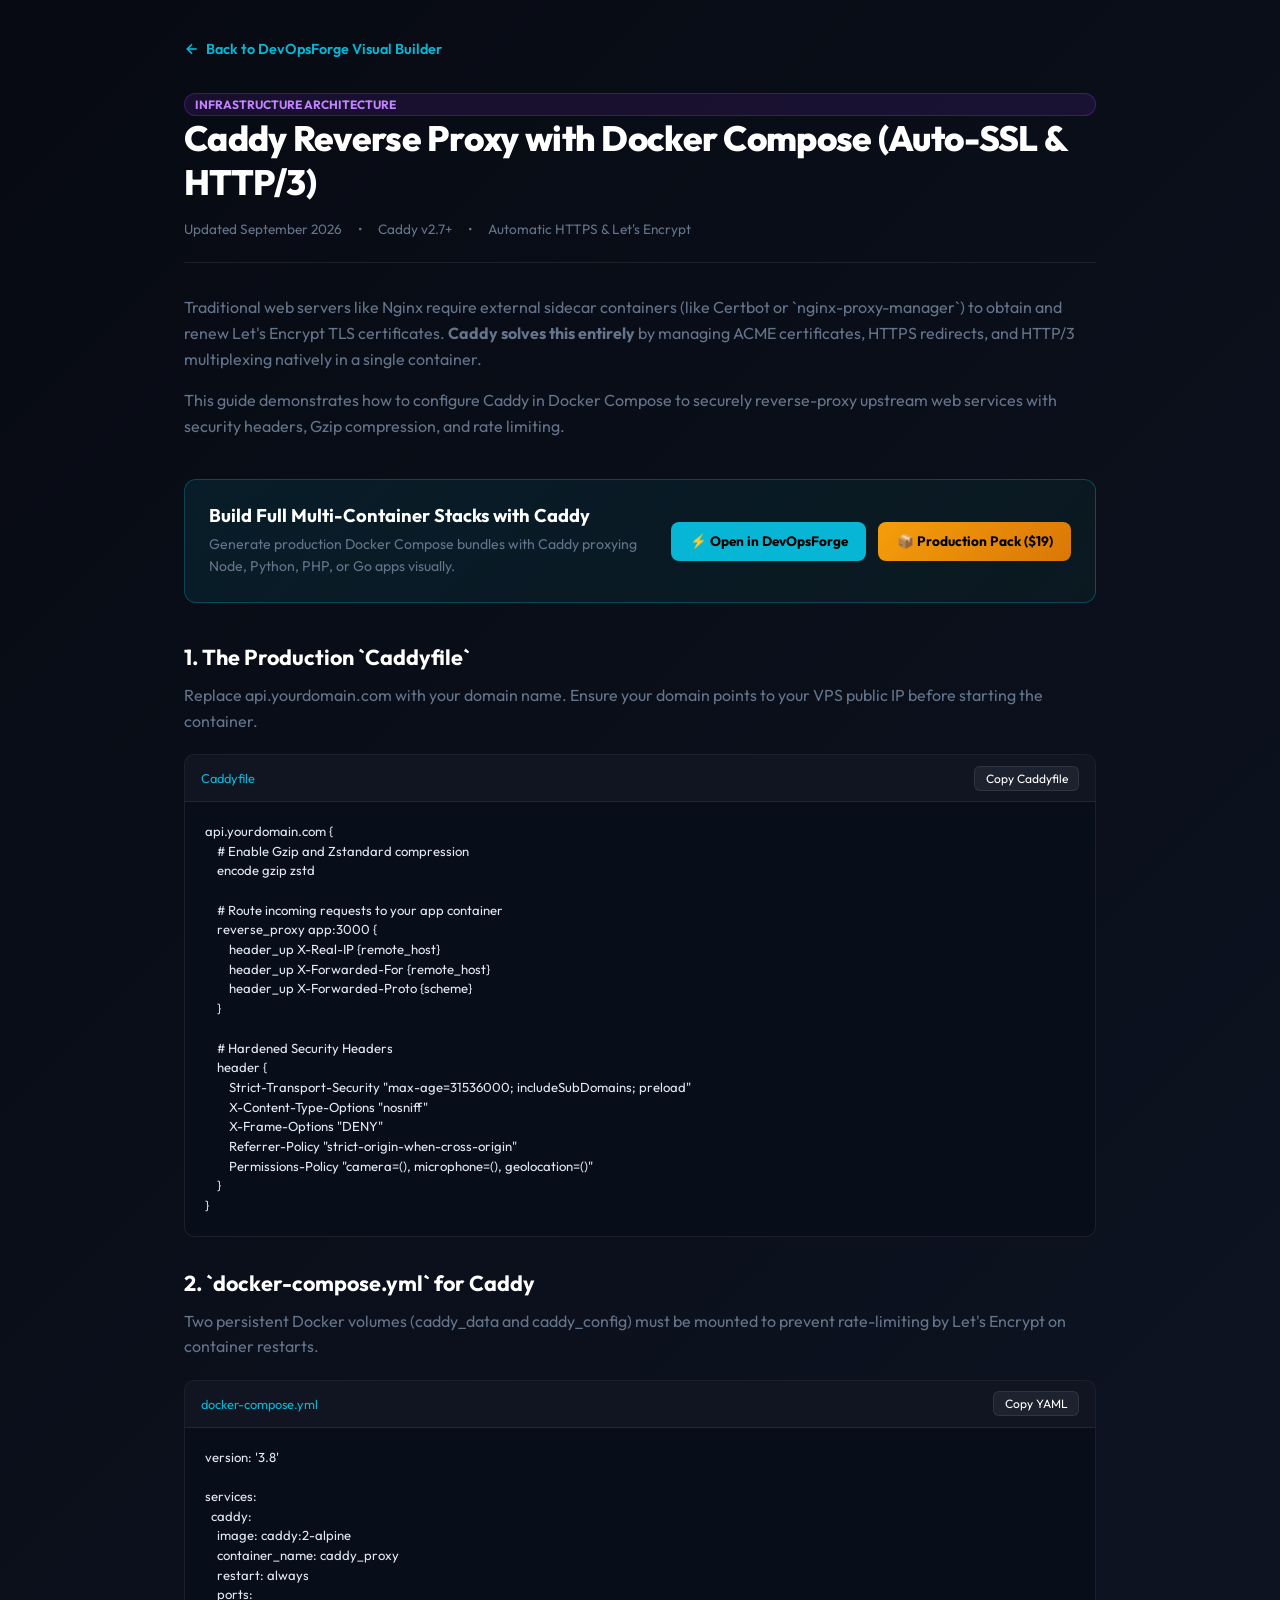
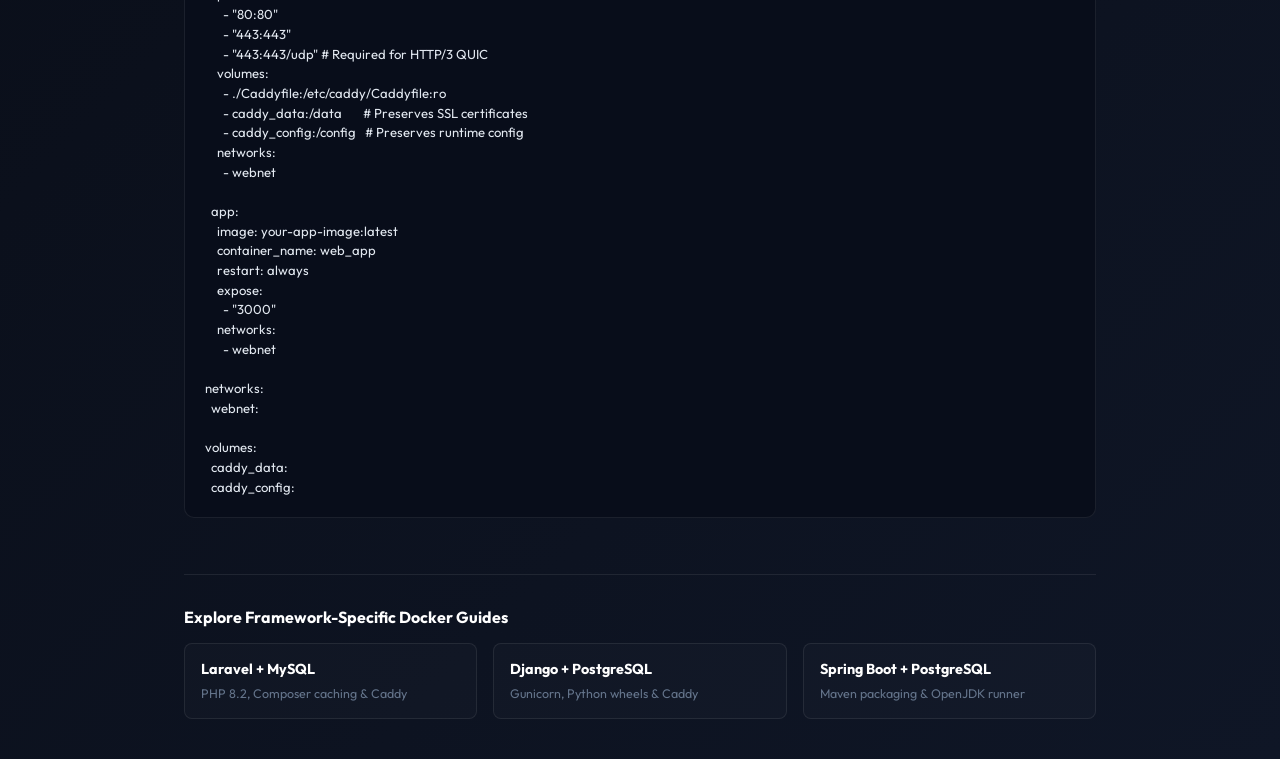
==== caddy-docker-compose.html @ 09a5b6f8 "feat: add programmatic SEO landing pages, query param stack pre-fill, sitemap.xml and robots.txt" ====
<!DOCTYPE html>
<html lang="en">

<head>
  <meta charset="UTF-8">
  <meta name="viewport" content="width=device-width, initial-scale=1.0">
  <title>Caddy Reverse Proxy with Docker Compose (Auto-SSL & HTTP/3) | DevOpsForge</title>
  <meta name="description"
    content="Complete production guide to using Caddy v2 as a reverse proxy in Docker Compose with automatic Let's Encrypt SSL, rate limiting, and HTTP/3 support.">
  <link rel="canonical" href="https://devops-config-generator.vercel.app/caddy-docker-compose.html" />

  <!-- Open Graph -->
  <meta property="og:title" content="Caddy Reverse Proxy with Docker Compose (Auto-SSL & HTTP/3)" />
  <meta property="og:description"
    content="Battle-tested Caddyfile and Docker Compose reverse proxy setup with zero-config automatic SSL and HSTS headers." />
  <meta property="og:type" content="article" />
  <meta property="og:url" content="https://devops-config-generator.vercel.app/caddy-docker-compose.html" />

  <!-- Fonts & CSS -->
  <link rel="preconnect" href="https://fonts.googleapis.com">
  <link rel="preconnect" href="https://fonts.gstatic.com" crossorigin>
  <link
    href="https://fonts.googleapis.com/css2?family=Outfit:wght@300;400;500;600;700;800&family=Fira+Code:wght@400;500;600&display=swap"
    rel="stylesheet">
  <link rel="stylesheet" href="style.css">
  <style>
    .guide-container {
      max-width: 960px;
      margin: 0 auto;
      padding: 2.5rem 1.5rem;
    }
    .guide-nav {
      margin-bottom: 2rem;
    }
    .back-link {
      display: inline-flex;
      align-items: center;
      gap: 0.4rem;
      color: var(--accent-cyan);
      text-decoration: none;
      font-size: 0.9rem;
      font-weight: 600;
      transition: color 0.2s ease;
    }
    .back-link:hover {
      color: #fff;
    }
    .guide-header h1 {
      font-size: 2.2rem;
      font-weight: 800;
      letter-spacing: -0.02em;
      color: #fff;
      margin-bottom: 1rem;
      line-height: 1.25;
    }
    .guide-meta {
      display: flex;
      gap: 1rem;
      align-items: center;
      color: var(--text-muted);
      font-size: 0.85rem;
      margin-bottom: 2rem;
      padding-bottom: 1.5rem;
      border-bottom: 1px solid var(--border-color);
    }
    .guide-badge {
      background: rgba(147, 51, 234, 0.12);
      color: #c084fc;
      border: 1px solid rgba(147, 51, 234, 0.3);
      padding: 0.2rem 0.6rem;
      border-radius: 9999px;
      font-size: 0.75rem;
      font-weight: 700;
      text-transform: uppercase;
    }
    .guide-content h2 {
      font-size: 1.35rem;
      color: #fff;
      margin: 2rem 0 0.75rem 0;
    }
    .guide-content p {
      color: var(--text-muted);
      line-height: 1.6;
      margin-bottom: 1rem;
    }
    .code-snippet-box {
      position: relative;
      background: #080d1a;
      border: 1px solid var(--border-color);
      border-radius: 10px;
      margin: 1.25rem 0 2rem 0;
      overflow: hidden;
    }
    .snippet-header {
      display: flex;
      justify-content: space-between;
      align-items: center;
      padding: 0.65rem 1rem;
      background: rgba(255, 255, 255, 0.03);
      border-bottom: 1px solid var(--border-color);
      font-family: var(--font-mono);
      font-size: 0.8rem;
      color: var(--accent-cyan);
    }
    .copy-btn {
      background: rgba(255, 255, 255, 0.06);
      border: 1px solid var(--border-color);
      color: #fff;
      padding: 0.25rem 0.65rem;
      border-radius: 6px;
      font-size: 0.75rem;
      cursor: pointer;
      transition: all 0.2s ease;
    }
    .copy-btn:hover {
      background: var(--accent-cyan);
      color: #000;
      border-color: var(--accent-cyan);
    }
    .snippet-pre {
      margin: 0;
      padding: 1.25rem;
      overflow-x: auto;
      font-family: var(--font-mono);
      font-size: 0.82rem;
      line-height: 1.5;
      color: #e2e8f0;
    }
    .cta-banner {
      display: flex;
      align-items: center;
      justify-content: space-between;
      gap: 1.5rem;
      background: linear-gradient(135deg, rgba(6, 182, 212, 0.1) 0%, rgba(16, 185, 129, 0.05) 100%);
      border: 1px solid rgba(6, 182, 212, 0.3);
      border-radius: 12px;
      padding: 1.5rem;
      margin: 2.5rem 0;
    }
    .cta-banner h3 {
      color: #fff;
      font-size: 1.15rem;
      margin-bottom: 0.35rem;
    }
    .cta-banner p {
      color: var(--text-muted);
      font-size: 0.88rem;
      margin: 0;
    }
    .cta-btn-group {
      display: flex;
      gap: 0.75rem;
      flex-shrink: 0;
    }
    .cta-btn {
      display: inline-flex;
      align-items: center;
      gap: 0.4rem;
      padding: 0.65rem 1.15rem;
      border-radius: 8px;
      font-weight: 700;
      font-size: 0.85rem;
      text-decoration: none;
      transition: all 0.2s ease;
      white-space: nowrap;
    }
    .cta-primary {
      background: var(--accent-cyan);
      color: #000;
    }
    .cta-primary:hover {
      box-shadow: 0 0 15px var(--accent-cyan-glow);
    }
    .cta-gold {
      background: linear-gradient(135deg, #f59e0b 0%, #d97706 100%);
      color: #000;
    }
    .cta-gold:hover {
      box-shadow: 0 0 15px rgba(245, 158, 11, 0.5);
    }
    .guides-nav-footer {
      margin-top: 3.5rem;
      padding-top: 2rem;
      border-top: 1px solid var(--border-color);
    }
    .guides-nav-footer h4 {
      color: #fff;
      font-size: 1rem;
      margin-bottom: 1rem;
    }
    .guides-grid {
      display: grid;
      grid-template-columns: repeat(3, 1fr);
      gap: 1rem;
    }
    .guide-card-link {
      display: block;
      padding: 1rem;
      background: rgba(255, 255, 255, 0.02);
      border: 1px solid var(--border-color);
      border-radius: 8px;
      color: var(--text-primary);
      text-decoration: none;
      transition: all 0.2s ease;
    }
    .guide-card-link:hover {
      border-color: var(--accent-cyan);
      background: rgba(6, 182, 212, 0.04);
    }
    .guide-card-link strong {
      display: block;
      color: #fff;
      font-size: 0.9rem;
      margin-bottom: 0.25rem;
    }
    .guide-card-link span {
      font-size: 0.78rem;
      color: var(--text-muted);
    }
    @media (max-width: 768px) {
      .cta-banner {
        flex-direction: column;
        align-items: stretch;
      }
      .cta-btn-group {
        flex-direction: column;
      }
      .cta-btn {
        justify-content: center;
      }
      .guides-grid {
        grid-template-columns: 1fr;
      }
    }
  </style>
</head>

<body>
  <div class="guide-container">
    <div class="guide-nav">
      <a href="/" class="back-link">
        <svg width="16" height="16" viewBox="0 0 24 24" fill="none" stroke="currentColor" stroke-width="2.5"><line x1="19" y1="12" x2="5" y2="12"/><polyline points="12 19 5 12 12 5"/></svg>
        Back to DevOpsForge Visual Builder
      </a>
    </div>

    <div class="guide-header">
      <div class="guide-badge">Infrastructure Architecture</div>
      <h1>Caddy Reverse Proxy with Docker Compose (Auto-SSL & HTTP/3)</h1>
      <div class="guide-meta">
        <span>Updated September 2026</span>
        <span>•</span>
        <span>Caddy v2.7+</span>
        <span>•</span>
        <span>Automatic HTTPS & Let's Encrypt</span>
      </div>
    </div>

    <div class="guide-content">
      <p>Traditional web servers like Nginx require external sidecar containers (like Certbot or `nginx-proxy-manager`) to obtain and renew Let's Encrypt TLS certificates. <strong>Caddy solves this entirely</strong> by managing ACME certificates, HTTPS redirects, and HTTP/3 multiplexing natively in a single container.</p>
      
      <p>This guide demonstrates how to configure Caddy in Docker Compose to securely reverse-proxy upstream web services with security headers, Gzip compression, and rate limiting.</p>

      <!-- CTA Callout -->
      <div class="cta-banner">
        <div>
          <h3>Build Full Multi-Container Stacks with Caddy</h3>
          <p>Generate production Docker Compose bundles with Caddy proxying Node, Python, PHP, or Go apps visually.</p>
        </div>
        <div class="cta-btn-group">
          <a href="/?proxy=caddy&env=production" class="cta-btn cta-primary">
            ⚡ Open in DevOpsForge
          </a>
          <a href="https://goharista17.gumroad.com/l/docker-starter-pack" target="_blank" rel="noopener noreferrer" class="cta-btn cta-gold">
            📦 Production Pack ($19)
          </a>
        </div>
      </div>

      <h2>1. The Production `Caddyfile`</h2>
      <p>Replace <code>api.yourdomain.com</code> with your domain name. Ensure your domain points to your VPS public IP before starting the container.</p>

      <div class="code-snippet-box">
        <div class="snippet-header">
          <span>Caddyfile</span>
          <button class="copy-btn" onclick="copySnippet(this)">Copy Caddyfile</button>
        </div>
        <pre class="snippet-pre"><code>api.yourdomain.com {
    # Enable Gzip and Zstandard compression
    encode gzip zstd

    # Route incoming requests to your app container
    reverse_proxy app:3000 {
        header_up X-Real-IP {remote_host}
        header_up X-Forwarded-For {remote_host}
        header_up X-Forwarded-Proto {scheme}
    }

    # Hardened Security Headers
    header {
        Strict-Transport-Security "max-age=31536000; includeSubDomains; preload"
        X-Content-Type-Options "nosniff"
        X-Frame-Options "DENY"
        Referrer-Policy "strict-origin-when-cross-origin"
        Permissions-Policy "camera=(), microphone=(), geolocation=()"
    }
}</code></pre>
      </div>

      <h2>2. `docker-compose.yml` for Caddy</h2>
      <p>Two persistent Docker volumes (<code>caddy_data</code> and <code>caddy_config</code>) must be mounted to prevent rate-limiting by Let's Encrypt on container restarts.</p>

      <div class="code-snippet-box">
        <div class="snippet-header">
          <span>docker-compose.yml</span>
          <button class="copy-btn" onclick="copySnippet(this)">Copy YAML</button>
        </div>
        <pre class="snippet-pre"><code>version: '3.8'

services:
  caddy:
    image: caddy:2-alpine
    container_name: caddy_proxy
    restart: always
    ports:
      - "80:80"
      - "443:443"
      - "443:443/udp" # Required for HTTP/3 QUIC
    volumes:
      - ./Caddyfile:/etc/caddy/Caddyfile:ro
      - caddy_data:/data       # Preserves SSL certificates
      - caddy_config:/config   # Preserves runtime config
    networks:
      - webnet

  app:
    image: your-app-image:latest
    container_name: web_app
    restart: always
    expose:
      - "3000"
    networks:
      - webnet

networks:
  webnet:

volumes:
  caddy_data:
  caddy_config:</code></pre>
      </div>

      <!-- Footer Internal Links -->
      <div class="guides-nav-footer">
        <h4>Explore Framework-Specific Docker Guides</h4>
        <div class="guides-grid">
          <a href="/laravel-docker-compose.html" class="guide-card-link">
            <strong>Laravel + MySQL</strong>
            <span>PHP 8.2, Composer caching & Caddy</span>
          </a>
          <a href="/django-docker-compose.html" class="guide-card-link">
            <strong>Django + PostgreSQL</strong>
            <span>Gunicorn, Python wheels & Caddy</span>
          </a>
          <a href="/springboot-docker-compose.html" class="guide-card-link">
            <strong>Spring Boot + PostgreSQL</strong>
            <span>Maven packaging & OpenJDK runner</span>
          </a>
        </div>
      </div>
    </div>
  </div>

  <script>
    function copySnippet(btn) {
      const code = btn.closest('.code-snippet-box').querySelector('code').innerText;
      navigator.clipboard.writeText(code).then(() => {
        const orig = btn.innerText;
        btn.innerText = 'Copied!';
        setTimeout(() => btn.innerText = orig, 1500);
      });
    }
  </script>
</body>

</html>
---- style.css ----
/* DevOpsForge Configuration CSS Stylesheet */

:root {
  --bg-color: #0b0f19;
  --bg-gradient: linear-gradient(135deg, #070a12 0%, #0f1626 100%);
  --surface-glass: rgba(15, 22, 38, 0.7);
  --surface-editor: #090e18;
  --border-color: rgba(255, 255, 255, 0.08);
  --border-hover: rgba(255, 255, 255, 0.16);
  
  --accent-cyan: #06b6d4;
  --accent-green: #10b981;
  --accent-green-glow: rgba(16, 185, 129, 0.25);
  --accent-cyan-glow: rgba(6, 182, 212, 0.25);
  
  --text-primary: #f1f5f9;
  --text-muted: #64748b;
  --text-code: #34d399;
  --text-keyword: #f472b6;
  --text-comment: #475569;
  
  --transition-normal: 0.25s cubic-bezier(0.4, 0, 0.2, 1);
  --transition-fast: 0.15s ease;
  
  --font-sans: 'Outfit', sans-serif;
  --font-mono: 'Fira Code', monospace;
  --glass-blur: blur(12px);
}

/* Global Reset */
* {
  margin: 0;
  padding: 0;
  box-sizing: border-box;
  font-family: var(--font-sans);
  -webkit-font-smoothing: antialiased;
}

body {
  background-color: var(--bg-color);
  background-image: var(--bg-gradient);
  color: var(--text-primary);
  min-height: 100vh;
  position: relative;
  overflow-x: hidden;
}

/* Glow bubbles */
.glow-blob-1 {
  position: absolute;
  top: -15%;
  left: 20%;
  width: 50vw;
  height: 50vw;
  background: radial-gradient(circle, rgba(6, 182, 212, 0.07) 0%, rgba(0, 0, 0, 0) 70%);
  z-index: -1;
  pointer-events: none;
}

.glow-blob-2 {
  position: absolute;
  bottom: -15%;
  right: 15%;
  width: 45vw;
  height: 45vw;
  background: radial-gradient(circle, rgba(16, 185, 129, 0.06) 0%, rgba(0, 0, 0, 0) 70%);
  z-index: -1;
  pointer-events: none;
}

/* Scrollbar styling */
::-webkit-scrollbar {
  width: 8px;
  height: 8px;
}
::-webkit-scrollbar-track {
  background: rgba(7, 10, 18, 0.5);
}
::-webkit-scrollbar-thumb {
  background: rgba(255, 255, 255, 0.08);
  border-radius: 4px;
}
::-webkit-scrollbar-thumb:hover {
  background: var(--accent-cyan);
}

/* Outer layout container */
.app-wrapper {
  max-width: 1400px;
  margin: 0 auto;
  padding: 2rem 1.5rem;
  min-height: 100vh;
  display: flex;
  flex-direction: column;
  gap: 2rem;
}

/* Header style */
.app-header {
  display: flex;
  align-items: center;
  justify-content: space-between;
  border-bottom: 1px solid var(--border-color);
  padding-bottom: 1.25rem;
}

.header-logo {
  display: flex;
  align-items: center;
  gap: 0.65rem;
  font-weight: 800;
  font-size: 1.45rem;
  letter-spacing: -0.01em;
  background: linear-gradient(135deg, var(--accent-cyan) 0%, var(--accent-green) 100%);
  -webkit-background-clip: text;
  -webkit-text-fill-color: transparent;
}

.logo-icon {
  stroke: var(--accent-cyan);
  filter: drop-shadow(0 0 4px var(--accent-cyan-glow));
}

.header-tagline {
  font-size: 0.9rem;
  color: var(--text-muted);
  font-weight: 500;
}

.header-left {
  display: flex;
  align-items: center;
  gap: 1.25rem;
}

.github-star-btn {
  display: inline-flex;
  align-items: center;
  gap: 0.4rem;
  padding: 0.35rem 0.65rem;
  font-size: 0.8rem;
  font-weight: 600;
  color: var(--text-color);
  background: rgba(255, 255, 255, 0.05);
  border: 1px solid var(--border-color);
  border-radius: 6px;
  text-decoration: none;
  transition: all 0.2s ease;
}

.github-star-btn:hover {
  background: rgba(255, 255, 255, 0.1);
  border-color: var(--accent-cyan);
  color: var(--accent-cyan);
}

.github-star-btn svg {
  fill: #eab308;
}

@media (max-width: 640px) {
  .app-header {
    flex-direction: column;
    align-items: flex-start;
    gap: 0.8rem;
  }
  .header-left {
    width: 100%;
    justify-content: space-between;
  }
}

/* Card components */
.glass-card {
  background: var(--surface-glass);
  backdrop-filter: var(--glass-blur);
  border: 1px solid var(--border-color);
  border-radius: 16px;
  box-shadow: 0 12px 30px rgba(0, 0, 0, 0.3);
  transition: border-color var(--transition-fast), box-shadow var(--transition-fast);
}

.glass-card:hover {
  border-color: var(--border-hover);
}

/* Two-column layout grid */
.workspace-grid {
  display: grid;
  grid-template-columns: 460px 1fr;
  gap: 2rem;
  align-items: start;
  flex-grow: 1;
}

@media (max-width: 1080px) {
  .workspace-grid {
    grid-template-columns: 1fr;
  }
}

/* Left panel style */
.config-panel {
  padding: 1.75rem;
}

.config-panel h2 {
  font-size: 1.4rem;
  font-weight: 700;
  letter-spacing: -0.02em;
  margin-bottom: 0.25rem;
}

.panel-desc {
  font-size: 0.85rem;
  color: var(--text-muted);
  margin-bottom: 1.75rem;
}

/* Inner form option categories */
.option-section {
  border-top: 1px solid var(--border-color);
  padding: 1.5rem 0;
}

.option-section:first-of-type {
  border-top: none;
  padding-top: 0;
}

.section-title {
  display: flex;
  align-items: center;
  gap: 0.5rem;
  font-size: 0.95rem;
  font-weight: 600;
  color: var(--text-primary);
  margin-bottom: 1rem;
}

.section-title svg {
  color: var(--accent-cyan);
}

/* Radio Option Cards Grid */
.radio-card-grid {
  display: grid;
  grid-template-columns: repeat(2, 1fr);
  gap: 0.75rem;
}

@media (max-width: 480px) {
  .radio-card-grid {
    grid-template-columns: 1fr;
  }
}

.radio-card {
  position: relative;
  cursor: pointer;
  display: block;
}

.radio-card input[type="radio"] {
  position: absolute;
  opacity: 0;
}

.radio-card-content {
  background: rgba(0, 0, 0, 0.15);
  border: 1px solid var(--border-color);
  border-radius: 12px;
  padding: 0.85rem 1rem;
  transition: all var(--transition-normal);
}

.radio-card:hover .radio-card-content {
  border-color: rgba(255, 255, 255, 0.15);
  background: rgba(255, 255, 255, 0.02);
}

.radio-card input[type="radio"]:checked + .radio-card-content {
  border-color: var(--accent-cyan);
  background: rgba(6, 182, 212, 0.06);
  box-shadow: 0 0 10px var(--accent-cyan-glow);
}

.card-title {
  font-size: 0.92rem;
  font-weight: 600;
  color: var(--text-primary);
  margin-bottom: 0.15rem;
}

.radio-card input[type="radio"]:checked + .radio-card-content .card-title {
  color: var(--accent-cyan);
}

.radio-card-content small {
  font-size: 0.75rem;
  color: var(--text-muted);
}

/* Config Numeric Inputs */
.inputs-row {
  display: grid;
  grid-template-columns: repeat(3, 1fr);
  gap: 0.75rem;
}

@media (max-width: 480px) {
  .inputs-row {
    grid-template-columns: 1fr;
  }
}

.input-element {
  display: flex;
  flex-direction: column;
  gap: 0.4rem;
}

.input-element label {
  font-size: 0.78rem;
  font-weight: 600;
  color: var(--text-muted);
}

.input-element input, .input-element select {
  background: rgba(0, 0, 0, 0.25);
  border: 1px solid var(--border-color);
  color: var(--text-primary);
  padding: 0.6rem 0.8rem;
  border-radius: 8px;
  font-size: 0.9rem;
  outline: none;
  transition: border-color var(--transition-fast);
}

.input-element input:focus, .input-element select:focus {
  border-color: var(--accent-cyan);
}

/* Custom Checkbox Components */
.checkbox-grid {
  display: flex;
  flex-direction: column;
  gap: 0.85rem;
}

.custom-checkbox {
  display: flex;
  align-items: flex-start;
  gap: 0.75rem;
  cursor: pointer;
}

.custom-checkbox input[type="checkbox"] {
  position: absolute;
  opacity: 0;
  width: 0;
  height: 0;
}

.checkbox-box {
  width: 18px;
  height: 18px;
  border: 2px solid var(--text-muted);
  border-radius: 4px;
  display: flex;
  align-items: center;
  justify-content: center;
  flex-shrink: 0;
  margin-top: 1px;
  transition: all var(--transition-fast);
}

.custom-checkbox:hover .checkbox-box {
  border-color: rgba(255, 255, 255, 0.4);
}

.custom-checkbox input[type="checkbox"]:checked + .checkbox-box {
  background: var(--accent-cyan);
  border-color: var(--accent-cyan);
  box-shadow: 0 0 8px var(--accent-cyan-glow);
}

.checkbox-box::after {
  content: '';
  width: 4px;
  height: 8px;
  border: solid #000;
  border-width: 0 2px 2px 0;
  transform: rotate(45deg) scale(0);
  transition: transform var(--transition-fast);
  margin-bottom: 2px;
}

.custom-checkbox input[type="checkbox"]:checked + .checkbox-box::after {
  transform: rotate(45deg) scale(1);
}

.checkbox-lbl {
  font-size: 0.88rem;
  font-weight: 500;
  color: var(--text-primary);
  user-select: none;
}

/* Code Panel Container on the Right */
.code-panel-container {
  display: flex;
  flex-direction: column;
  gap: 1rem;
}

.code-terminal-card {
  padding: 0;
  overflow: hidden;
  border-color: var(--border-color);
  background: var(--surface-editor);
}

/* Mock terminal bar styling */
.terminal-bar {
  display: flex;
  align-items: center;
  justify-content: space-between;
  background: rgba(0, 0, 0, 0.3);
  padding: 0.75rem 1.25rem;
  border-bottom: 1px solid var(--border-color);
}

.window-dots {
  display: flex;
  gap: 0.45rem;
}

.window-dots .dot {
  width: 10px;
  height: 10px;
  border-radius: 50%;
}

.window-dots .red { background-color: #ef4444; }
.window-dots .yellow { background-color: #f59e0b; }
.window-dots .green { background-color: #10b981; }

.terminal-title {
  font-size: 0.8rem;
  font-family: var(--font-mono);
  color: var(--text-muted);
  font-weight: 500;
}

.terminal-action-btn {
  background: rgba(255, 255, 255, 0.05);
  border: 1px solid var(--border-color);
  color: var(--text-primary);
  padding: 0.35rem 0.75rem;
  border-radius: 6px;
  font-size: 0.75rem;
  font-weight: 600;
  cursor: pointer;
  display: flex;
  align-items: center;
  gap: 0.4rem;
  transition: all var(--transition-fast);
}

.terminal-action-btn:hover {
  background: rgba(255, 255, 255, 0.1);
  border-color: rgba(255, 255, 255, 0.2);
}

.terminal-action-btn:active {
  transform: scale(0.97);
}

/* Tabs list row */
.file-tabs-row {
  display: flex;
  background: rgba(0, 0, 0, 0.15);
  border-bottom: 1px solid var(--border-color);
  overflow-x: auto;
}

.tab-btn {
  background: transparent;
  border: none;
  border-right: 1px solid var(--border-color);
  color: var(--text-muted);
  font-family: var(--font-mono);
  font-size: 0.78rem;
  padding: 0.75rem 1.25rem;
  cursor: pointer;
  transition: all var(--transition-fast);
}

.tab-btn:hover {
  color: var(--text-primary);
  background: rgba(255, 255, 255, 0.02);
}

.tab-btn.active {
  color: var(--accent-cyan);
  background: var(--surface-editor);
  border-bottom: 2px solid var(--accent-cyan);
  font-weight: 600;
}

/* Inner Code view frame */
.code-scroll-window {
  display: flex;
  height: 500px;
  overflow-y: auto;
  font-size: 0.85rem;
}

.line-numbers-sidebar {
  padding: 1.25rem 0.5rem 1.25rem 1rem;
  text-align: right;
  color: #334155;
  font-family: var(--font-mono);
  user-select: none;
  border-right: 1px solid rgba(255, 255, 255, 0.03);
  background: rgba(0, 0, 0, 0.08);
  display: flex;
  flex-direction: column;
  line-height: 1.6;
}

.code-block-content {
  flex-grow: 1;
  padding: 1.25rem 1.25rem 1.25rem 1rem;
  overflow-x: auto;
}

.code-block-content code {
  font-family: var(--font-mono);
  line-height: 1.6;
  color: #cbd5e1;
  display: block;
}

/* Colors for visual code highlights - simple custom classes */
.code-block-content .c-comment { color: var(--text-comment); font-style: italic; }
.code-block-content .c-keyword { color: var(--text-keyword); font-weight: 600; }
.code-block-content .c-value { color: var(--text-code); }

/* Bottom Action block */
.workspace-action-row {
  display: flex;
  align-items: center;
  justify-content: space-between;
  gap: 1rem;
}

@media (max-width: 640px) {
  .workspace-action-row {
    flex-direction: column;
    align-items: stretch;
  }
}

.run-instruction {
  display: flex;
  align-items: center;
  gap: 0.65rem;
  background: var(--surface-glass);
  border: 1px solid var(--border-color);
  padding: 0.5rem 0.85rem;
  border-radius: 10px;
  font-family: var(--font-mono);
  font-size: 0.82rem;
  flex-grow: 1;
}

.run-instruction .badge {
  background: var(--accent-green);
  color: #052e16;
  font-weight: 700;
  font-size: 0.7rem;
  text-transform: uppercase;
  padding: 0.2rem 0.45rem;
  border-radius: 4px;
}

.run-instruction code {
  color: #cbd5e1;
}

.icon-btn-sm {
  background: transparent;
  border: none;
  color: var(--text-muted);
  cursor: pointer;
  transition: color var(--transition-fast);
  padding: 4px;
  display: flex;
  align-items: center;
}

.icon-btn-sm:hover {
  color: var(--accent-cyan);
}

/* Main action button */
.primary-btn {
  display: flex;
  align-items: center;
  justify-content: center;
  gap: 0.5rem;
  background: linear-gradient(135deg, var(--accent-cyan) 0%, var(--accent-green) 100%);
  color: #052e16;
  border: none;
  padding: 0.9rem 1.75rem;
  border-radius: 12px;
  font-weight: 700;
  font-size: 0.95rem;
  cursor: pointer;
  transition: transform var(--transition-fast), box-shadow var(--transition-fast);
}

.primary-btn:hover {
  transform: translateY(-2px);
  box-shadow: 0 0 15px var(--accent-cyan-glow);
}

.primary-btn:active {
  transform: translateY(0);
}

/* Footer layout */
.app-footer {
  text-align: center;
  font-size: 0.8rem;
  color: var(--text-muted);
  margin-top: auto;
  padding-top: 1.5rem;
  border-top: 1px solid var(--border-color);
}

/* Affiliate Promotion Cards Update */
.promo-card {
  margin-top: 1.5rem;
  background: rgba(255, 255, 255, 0.02);
  border: 1px dashed var(--border-hover);
  border-radius: 12px;
  padding: 1.25rem;
  display: flex;
  flex-direction: column;
  gap: 0.65rem;
  transition: all var(--transition-normal);
}

.promo-badge {
  align-self: flex-start;
  font-size: 0.68rem;
  font-weight: 700;
  text-transform: uppercase;
  color: var(--accent-cyan);
  background: rgba(6, 182, 212, 0.12);
  padding: 0.2rem 0.5rem;
  border-radius: 4px;
  letter-spacing: 0.03em;
}

.promo-card h4 {
  font-size: 0.95rem;
  font-weight: 700;
  color: var(--text-primary);
}

.promo-card p {
  font-size: 0.8rem;
  color: var(--text-muted);
  line-height: 1.4;
  margin-bottom: 0.25rem;
}

.promo-links-grid {
  display: flex;
  flex-direction: column;
  gap: 0.65rem;
}

.promo-link-btn {
  display: flex;
  align-items: center;
  justify-content: center;
  gap: 0.5rem;
  padding: 0.65rem 1rem;
  border-radius: 8px;
  font-size: 0.82rem;
  font-weight: 600;
  text-decoration: none;
  transition: all var(--transition-fast);
  border: 1px solid var(--border-color);
}

.do-btn {
  background: rgba(6, 182, 212, 0.05);
  color: var(--accent-cyan);
  border-color: rgba(6, 182, 212, 0.2);
}

.do-btn:hover {
  background: var(--accent-cyan);
  color: #000;
  box-shadow: 0 0 10px var(--accent-cyan-glow);
}

/* Helper animations */
.btn-icon {
  flex-shrink: 0;
  transition: transform var(--transition-fast);
}

.promo-link-btn:hover .btn-icon {
  transform: translate(2px, -2px);
}

/* Premium templates button styling */
.premium-btn {
  background: linear-gradient(135deg, #f59e0b 0%, #d97706 100%) !important;
  color: #451a03 !important;
  box-shadow: 0 4px 14px rgba(245, 158, 11, 0.15);
  text-decoration: none;
}

.premium-btn:hover {
  transform: translateY(-2px);
  box-shadow: 0 4px 20px rgba(245, 158, 11, 0.35) !important;
  color: #3f1a01 !important;
}

.premium-btn:hover .btn-icon {
  transform: scale(1.1);
}

/* Carbon Ads Layout */
#carbonads-container {
  margin-top: 1.5rem;
}

.carbon-placeholder {
  background: rgba(0, 0, 0, 0.2);
  border: 1px solid var(--border-color);
  border-radius: 12px;
  padding: 1rem;
  display: grid;
  grid-template-columns: 60px 1fr;
  gap: 0.85rem;
  align-items: center;
  transition: border-color var(--transition-fast);
}

.carbon-placeholder:hover {
  border-color: rgba(255, 255, 255, 0.15);
}

.carbon-img {
  width: 60px;
  height: 60px;
  background: linear-gradient(135deg, var(--accent-cyan) 0%, var(--accent-green) 100%);
  color: #000;
  font-weight: 800;
  font-size: 0.65rem;
  display: flex;
  align-items: center;
  justify-content: center;
  border-radius: 8px;
  text-align: center;
  box-shadow: 0 0 10px rgba(6, 182, 212, 0.15);
  text-transform: uppercase;
}

.carbon-text {
  font-size: 0.78rem;
  color: var(--text-muted);
  line-height: 1.4;
}

.carbon-poweredby {
  grid-column: 2;
  font-size: 0.65rem;
  text-transform: uppercase;
  color: var(--accent-cyan);
  text-decoration: none;
  font-weight: 600;
  letter-spacing: 0.05em;
  align-self: end;
  transition: color var(--transition-fast);
}

.carbon-poweredby:hover {
  color: var(--text-primary);
}

/* Product Hunt Badge Container */
.ph-badge-container {
  margin-top: 1.25rem;
  display: flex;
  justify-content: center;
  align-items: center;
  transition: transform var(--transition-fast);
}

.ph-badge-container:hover {
  transform: translateY(-2px);
}

/* SEO and FAQ Section */
.seo-faq-container {
  margin-top: 3rem;
  margin-bottom: 2rem;
  padding: 2.5rem;
  background: rgba(255, 255, 255, 0.01);
  border: 1px solid var(--border-color);
  border-radius: 16px;
  backdrop-filter: blur(10px);
  display: grid;
  grid-template-columns: 1fr 1fr;
  gap: 3rem;
}

.seo-content {
  display: flex;
  flex-direction: column;
  gap: 1.25rem;
}

.seo-content h2 {
  font-size: 1.5rem;
  font-weight: 800;
  color: var(--text-primary);
  background: linear-gradient(135deg, var(--text-primary) 0%, var(--accent-cyan) 100%);
  -webkit-background-clip: text;
  -webkit-text-fill-color: transparent;
}

.seo-content p {
  font-size: 0.95rem;
  color: var(--text-muted);
  line-height: 1.6;
}

.faq-container {
  display: flex;
  flex-direction: column;
  gap: 1rem;
}

.faq-container h2 {
  font-size: 1.5rem;
  font-weight: 800;
  color: var(--text-primary);
  margin-bottom: 0.25rem;
}

.faq-card {
  border: 1px solid var(--border-color);
  border-radius: 8px;
  background: rgba(255, 255, 255, 0.01);
  overflow: hidden;
  transition: border-color var(--transition-fast), background var(--transition-fast);
}

.faq-card[open] {
  border-color: var(--border-hover);
  background: rgba(255, 255, 255, 0.02);
}

summary {
  padding: 1rem 1.25rem;
  font-weight: 600;
  font-size: 0.92rem;
  color: var(--text-primary);
  cursor: pointer;
  list-style: none;
  display: flex;
  justify-content: space-between;
  align-items: center;
  user-select: none;
}

summary::-webkit-details-marker {
  display: none;
}

summary::after {
  content: "+";
  font-size: 1.15rem;
  color: var(--accent-cyan);
  transition: transform var(--transition-normal);
  font-weight: 700;
}

details[open] summary::after {
  content: "−";
  transform: rotate(180deg);
}

.faq-answer {
  padding: 0 1.25rem 1.25rem 1.25rem;
  border-top: 1px solid transparent;
}

details[open] .faq-answer {
  border-color: rgba(255, 255, 255, 0.05);
}

.faq-answer p {
  font-size: 0.88rem;
  color: var(--text-muted);
  line-height: 1.5;
}

@media (max-width: 992px) {
  .seo-faq-container {
    grid-template-columns: 1fr;
    gap: 2rem;
    padding: 1.5rem;
  }
}

/* Footer Section */
.app-footer {
  text-align: center;
  padding: 2.5rem 1rem 1.5rem 1rem;
  border-top: 1px solid var(--border-color);
  color: var(--text-muted);
  font-size: 0.85rem;
}

.footer-links {
  display: flex;
  align-items: center;
  justify-content: center;
  gap: 0.75rem;
  flex-wrap: wrap;
  font-size: 0.85rem;
  margin-bottom: 1rem;
}

.footer-links-title {
  color: var(--text-primary);
  font-weight: 600;
}

.footer-links a {
  color: var(--accent-cyan);
  text-decoration: none;
  font-weight: 500;
  transition: all 0.2s ease;
}

.footer-links a:hover {
  color: #fff;
  text-decoration: underline;
}

.footer-links span {
  color: rgba(255, 255, 255, 0.2);
}

/* ==========================================================================
   Production Pack Value Modal
   ========================================================================== */
.premium-modal-backdrop {
  position: fixed;
  inset: 0;
  background: rgba(4, 7, 14, 0.85);
  backdrop-filter: blur(10px);
  -webkit-backdrop-filter: blur(10px);
  z-index: 9999;
  display: flex;
  align-items: center;
  justify-content: center;
  padding: 1.5rem;
  opacity: 0;
  visibility: hidden;
  transition: opacity 0.25s cubic-bezier(0.16, 1, 0.3, 1), visibility 0.25s cubic-bezier(0.16, 1, 0.3, 1);
}

.premium-modal-backdrop.active {
  opacity: 1;
  visibility: visible;
}

.premium-modal-dialog {
  position: relative;
  width: 100%;
  max-width: 820px;
  max-height: 90vh;
  overflow-y: auto;
  padding: 2.25rem;
  border-radius: 16px;
  border: 1px solid rgba(234, 179, 8, 0.25);
  background: linear-gradient(135deg, rgba(17, 24, 39, 0.95) 0%, rgba(10, 15, 29, 0.98) 100%);
  box-shadow: 0 25px 60px -15px rgba(0, 0, 0, 0.8), 0 0 40px rgba(234, 179, 8, 0.1);
  transform: scale(0.96) translateY(10px);
  transition: transform 0.25s cubic-bezier(0.16, 1, 0.3, 1);
}

.premium-modal-backdrop.active .premium-modal-dialog {
  transform: scale(1) translateY(0);
}

.modal-close-btn {
  position: absolute;
  top: 1.25rem;
  right: 1.25rem;
  background: rgba(255, 255, 255, 0.06);
  border: 1px solid var(--border-color);
  color: var(--text-muted);
  width: 34px;
  height: 34px;
  border-radius: 50%;
  font-size: 1.4rem;
  line-height: 1;
  cursor: pointer;
  display: flex;
  align-items: center;
  justify-content: center;
  transition: all 0.2s ease;
}

.modal-close-btn:hover {
  background: rgba(255, 255, 255, 0.15);
  color: #fff;
  transform: rotate(90deg);
}

.modal-header {
  text-align: center;
  margin-bottom: 2rem;
}

.modal-badge {
  display: inline-flex;
  align-items: center;
  gap: 0.4rem;
  padding: 0.3rem 0.75rem;
  font-size: 0.75rem;
  font-weight: 700;
  text-transform: uppercase;
  letter-spacing: 0.05em;
  background: rgba(234, 179, 8, 0.12);
  color: #fbbf24;
  border: 1px solid rgba(234, 179, 8, 0.3);
  border-radius: 9999px;
  margin-bottom: 0.85rem;
}

.modal-title {
  font-size: 1.65rem;
  font-weight: 800;
  letter-spacing: -0.02em;
  color: #fff;
  margin-bottom: 0.5rem;
}

.modal-subtitle {
  font-size: 0.95rem;
  color: var(--text-muted);
  max-width: 620px;
  margin: 0 auto;
  line-height: 1.5;
}

/* Deliverables Grid */
.modal-deliverables-grid {
  display: grid;
  grid-template-columns: repeat(2, 1fr);
  gap: 1rem;
  margin-bottom: 2rem;
}

.deliverable-card {
  display: flex;
  align-items: flex-start;
  gap: 0.85rem;
  padding: 1rem;
  background: rgba(255, 255, 255, 0.02);
  border: 1px solid rgba(255, 255, 255, 0.06);
  border-radius: 10px;
}

.deliverable-card.highlight-card {
  background: rgba(234, 179, 8, 0.04);
  border-color: rgba(234, 179, 8, 0.25);
}

.deliverable-icon {
  font-size: 1.4rem;
  line-height: 1;
  flex-shrink: 0;
  margin-top: 0.15rem;
}

.deliverable-card h4 {
  font-size: 0.9rem;
  font-weight: 700;
  color: #fff;
  margin-bottom: 0.25rem;
}

.deliverable-card p {
  font-size: 0.8rem;
  color: var(--text-muted);
  line-height: 1.4;
  margin: 0;
}

.deliverable-card code {
  font-family: var(--font-mono);
  background: rgba(255, 255, 255, 0.08);
  padding: 0.1rem 0.3rem;
  border-radius: 4px;
  font-size: 0.75rem;
  color: #fbbf24;
}

/* Comparison Section */
.modal-comparison-section {
  margin-bottom: 2rem;
}

.modal-comparison-section h3 {
  font-size: 1rem;
  font-weight: 700;
  color: #fff;
  margin-bottom: 0.85rem;
}

.comparison-table-wrapper {
  overflow-x: auto;
  border-radius: 10px;
  border: 1px solid rgba(255, 255, 255, 0.08);
}

.comparison-table {
  width: 100%;
  border-collapse: collapse;
  font-size: 0.84rem;
  text-align: left;
}

.comparison-table th {
  padding: 0.75rem 1rem;
  background: rgba(255, 255, 255, 0.04);
  color: var(--text-muted);
  font-weight: 600;
  border-bottom: 1px solid rgba(255, 255, 255, 0.08);
}

.comparison-table td {
  padding: 0.65rem 1rem;
  border-bottom: 1px solid rgba(255, 255, 255, 0.04);
  color: var(--text-primary);
}

.comparison-table tr:last-child td {
  border-bottom: none;
}

.comparison-table .gold-col {
  background: rgba(234, 179, 8, 0.03);
  font-weight: 600;
}

.tag-yes {
  color: var(--accent-cyan);
}

.tag-gold {
  color: #fbbf24;
  font-weight: 600;
}

.tag-no {
  color: #ef4444;
}

.tag-muted {
  color: var(--text-muted);
}

/* Modal Footer */
.modal-footer {
  display: flex;
  align-items: center;
  justify-content: space-between;
  gap: 1.5rem;
  padding-top: 1.5rem;
  border-top: 1px solid rgba(255, 255, 255, 0.08);
}

.price-val {
  font-size: 1.6rem;
  font-weight: 800;
  color: #fff;
}

.price-type {
  font-size: 0.85rem;
  font-weight: 500;
  color: var(--text-muted);
}

.price-note {
  font-size: 0.75rem;
  color: var(--text-muted);
  margin-top: 0.2rem;
}

.checkout-btn {
  background: linear-gradient(135deg, #f59e0b 0%, #d97706 100%);
  color: #000;
  font-weight: 700;
  padding: 0.85rem 1.6rem;
  border-radius: 8px;
  font-size: 0.95rem;
  box-shadow: 0 4px 20px rgba(245, 158, 11, 0.4);
  transition: all 0.2s ease;
  white-space: nowrap;
}

.checkout-btn:hover {
  transform: translateY(-2px);
  box-shadow: 0 6px 25px rgba(245, 158, 11, 0.6);
  color: #000;
}

@media (max-width: 768px) {
  .modal-deliverables-grid {
    grid-template-columns: 1fr;
  }
  .modal-footer {
    flex-direction: column;
    align-items: stretch;
    text-align: center;
  }
  .checkout-btn {
    justify-content: center;
  }
  .premium-modal-dialog {
    padding: 1.5rem;
  }
}
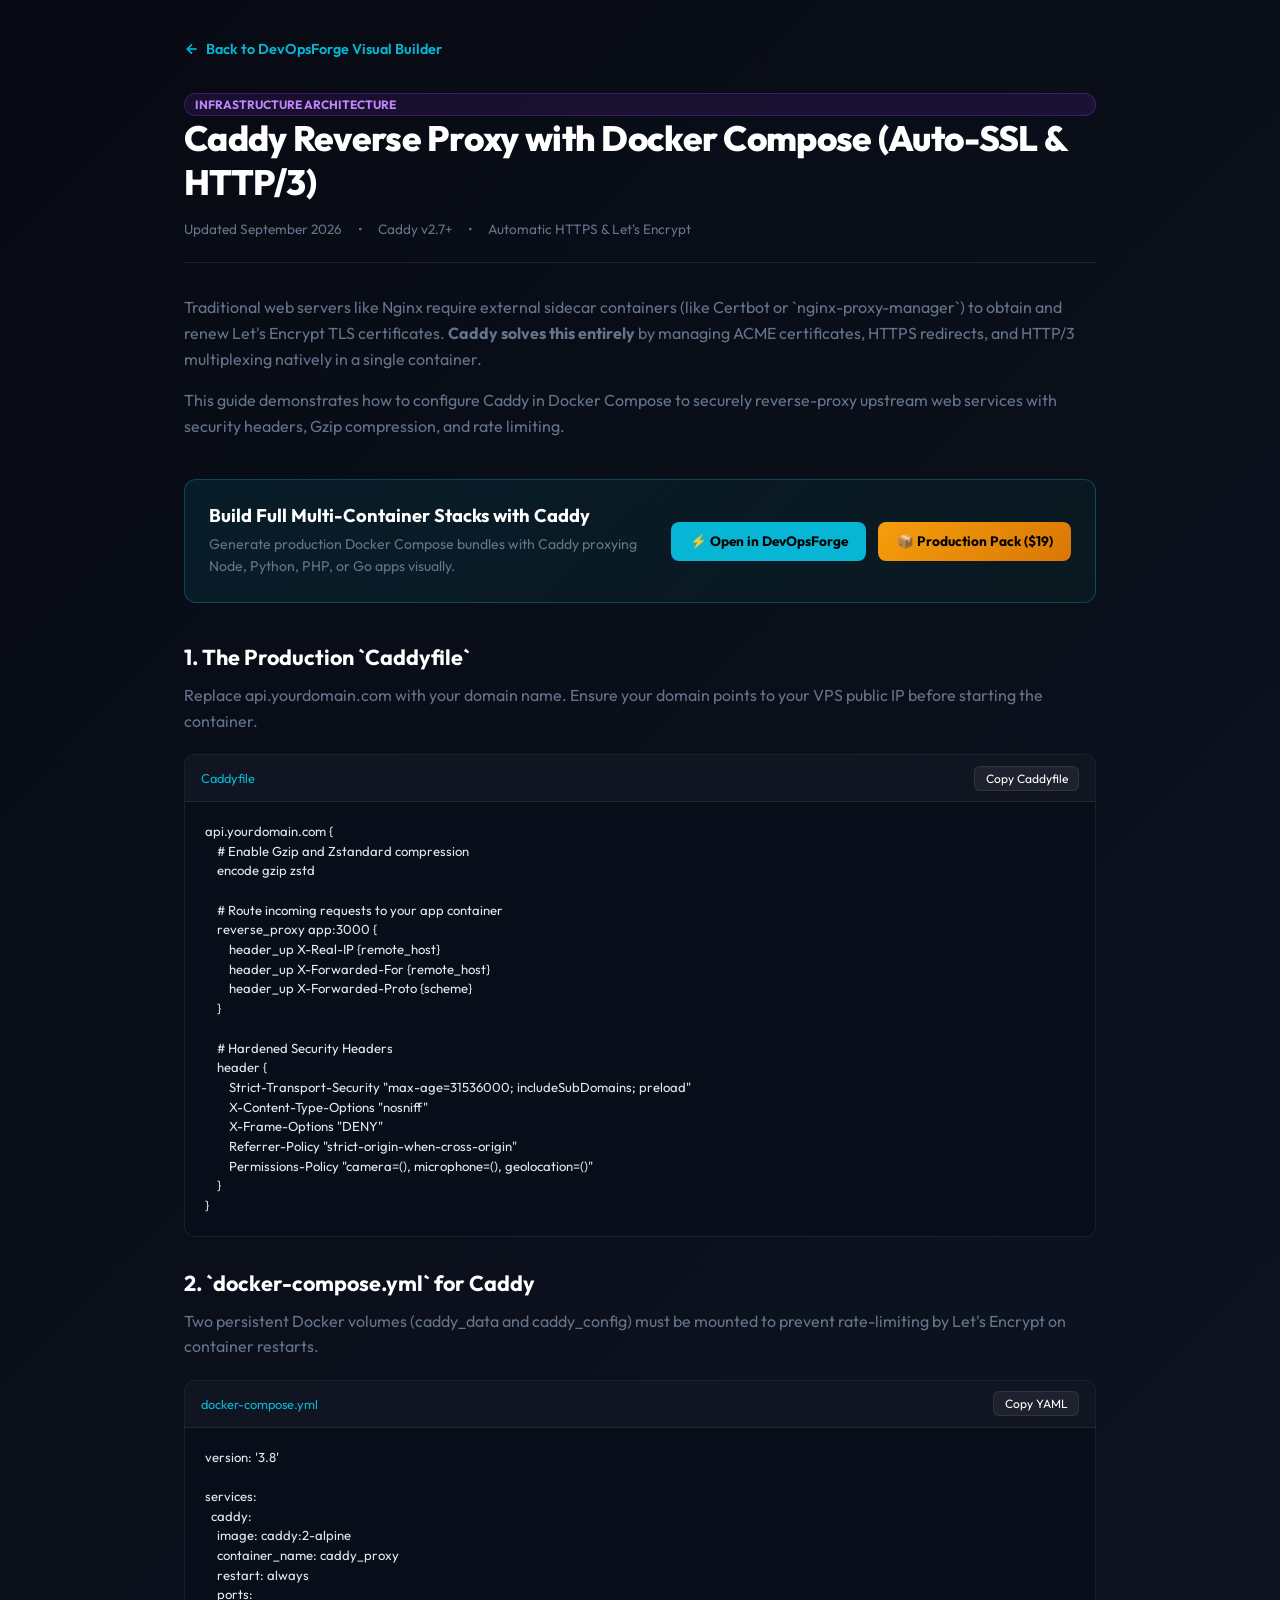
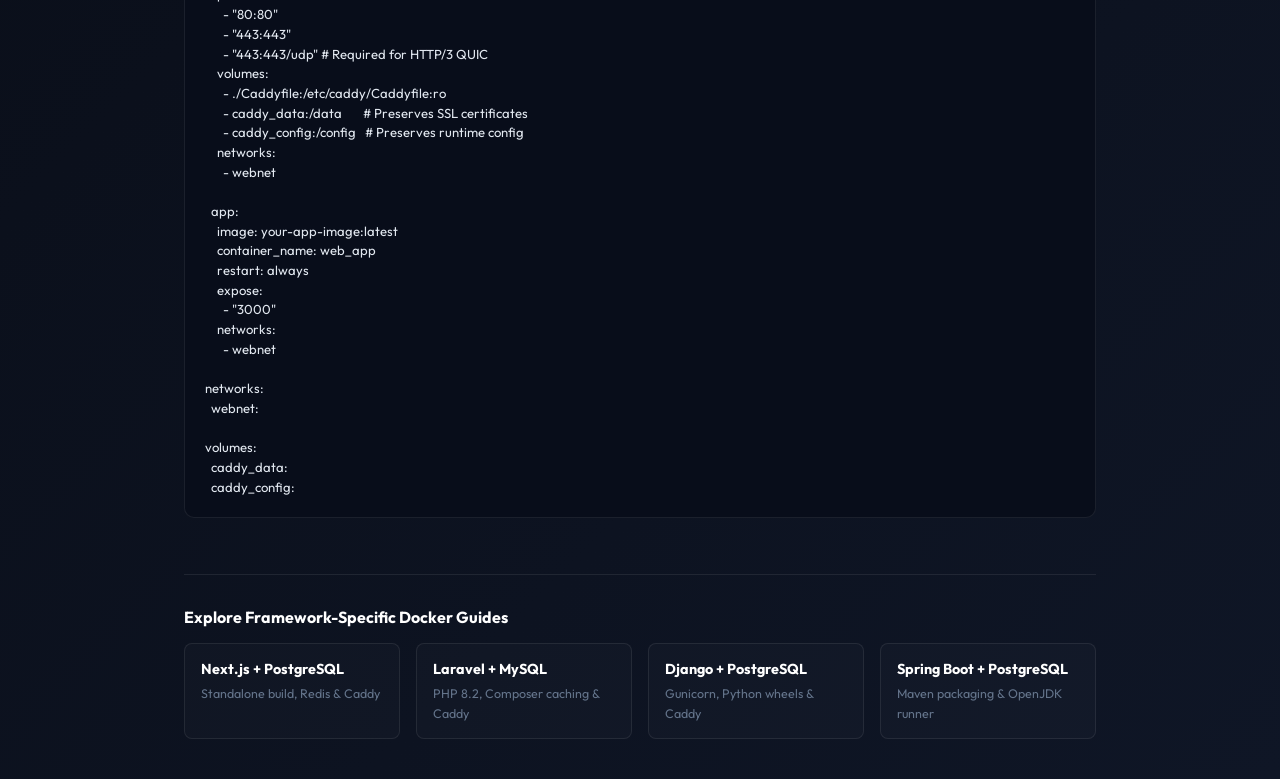
==== commit 94e7b7e6: "feat: add Next.js fullstack standalone Docker stack, landing page, and sitemap update" ====
--- a/caddy-docker-compose.html
+++ b/caddy-docker-compose.html
@@ -190,7 +190,7 @@
     }
     .guides-grid {
       display: grid;
-      grid-template-columns: repeat(3, 1fr);
+      grid-template-columns: repeat(auto-fit, minmax(200px, 1fr));
       gap: 1rem;
     }
     .guide-card-link {
@@ -271,7 +271,7 @@
           <a href="/?proxy=caddy&env=production" class="cta-btn cta-primary">
             ⚡ Open in DevOpsForge
           </a>
-          <a href="https://goharista17.gumroad.com/l/docker-starter-pack" target="_blank" rel="noopener noreferrer" class="cta-btn cta-gold">
+          <a href="https://goharista17.gumroad.com/l/docker-starter-pack" class="cta-btn cta-gold" data-gumroad-single-product="true">
             📦 Production Pack ($19)
           </a>
         </div>
@@ -354,6 +354,10 @@
       <div class="guides-nav-footer">
         <h4>Explore Framework-Specific Docker Guides</h4>
         <div class="guides-grid">
+          <a href="/nextjs-docker-compose.html" class="guide-card-link">
+            <strong>Next.js + PostgreSQL</strong>
+            <span>Standalone build, Redis & Caddy</span>
+          </a>
           <a href="/laravel-docker-compose.html" class="guide-card-link">
             <strong>Laravel + MySQL</strong>
             <span>PHP 8.2, Composer caching & Caddy</span>
@@ -381,6 +385,7 @@
       });
     }
   </script>
-</body>
+  <script src="https://gumroad.com/js/gumroad.js"></script>
+ </body>
 
 </html>
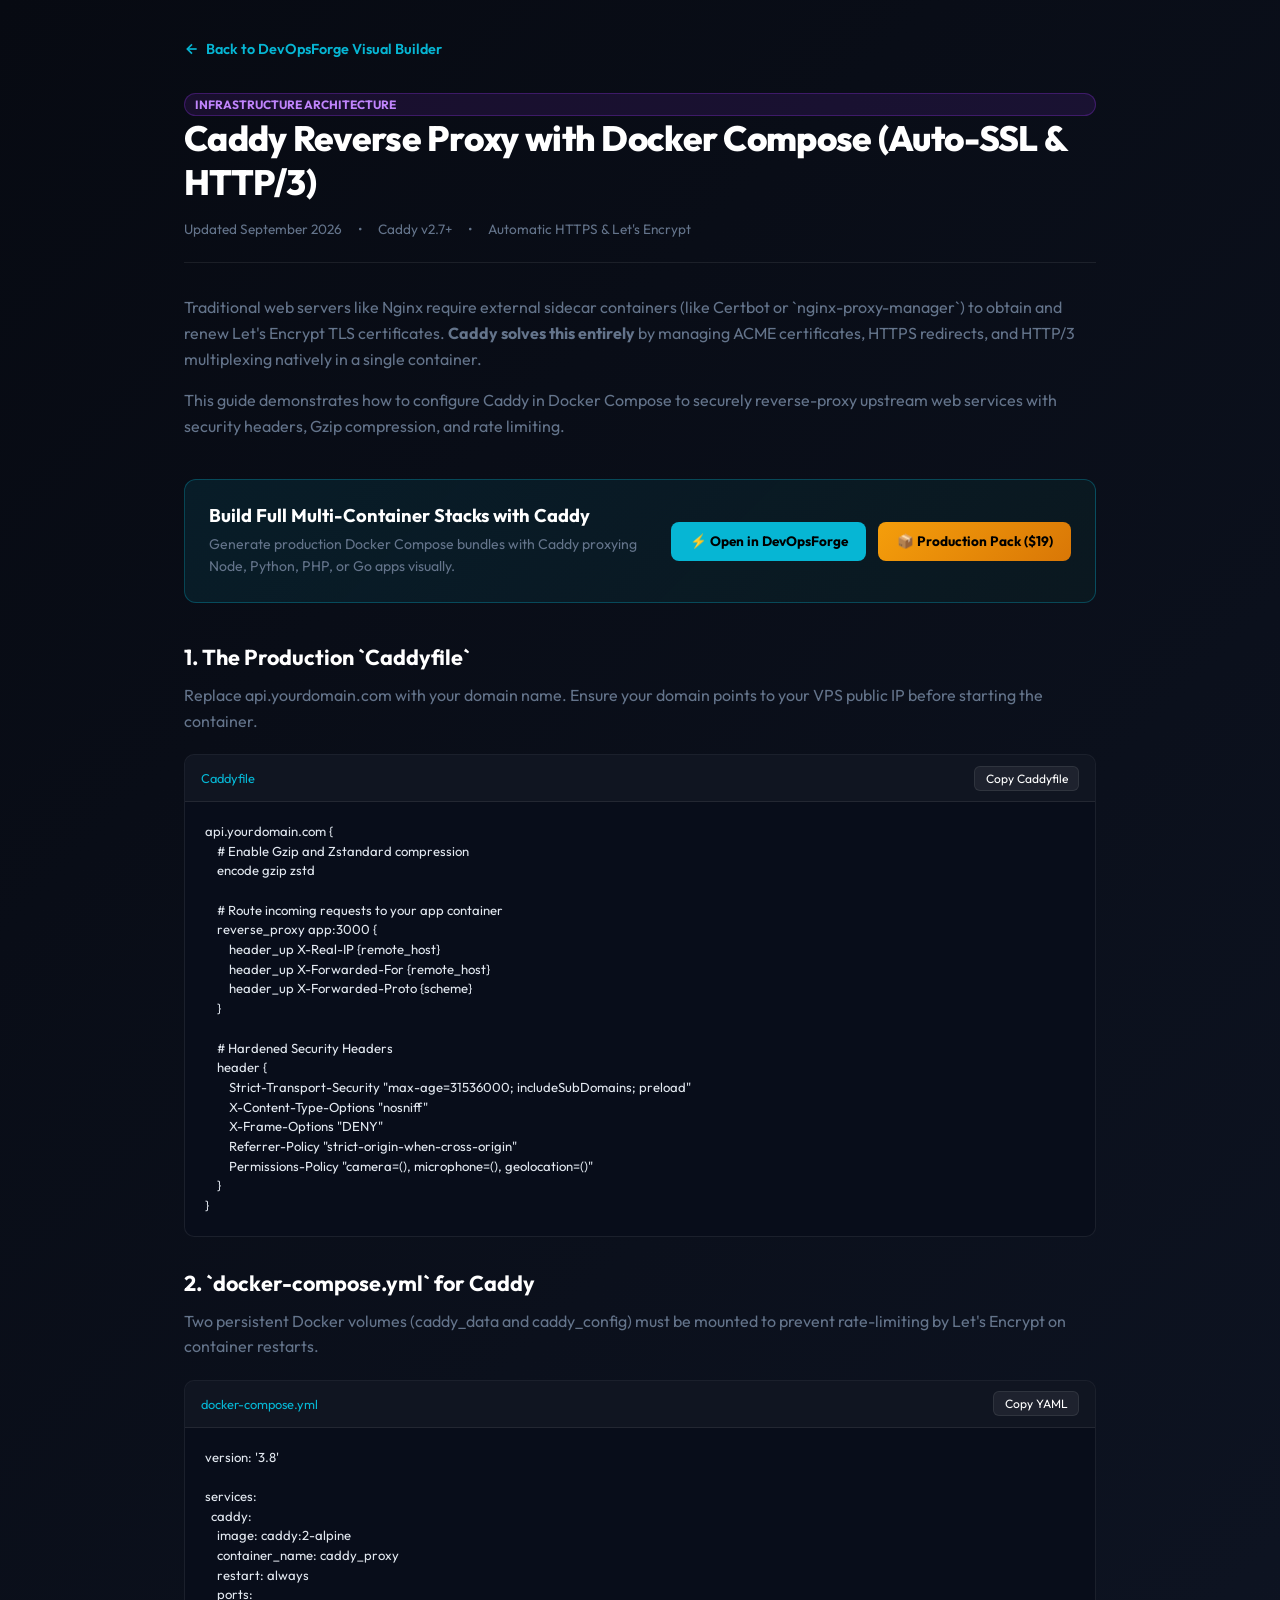
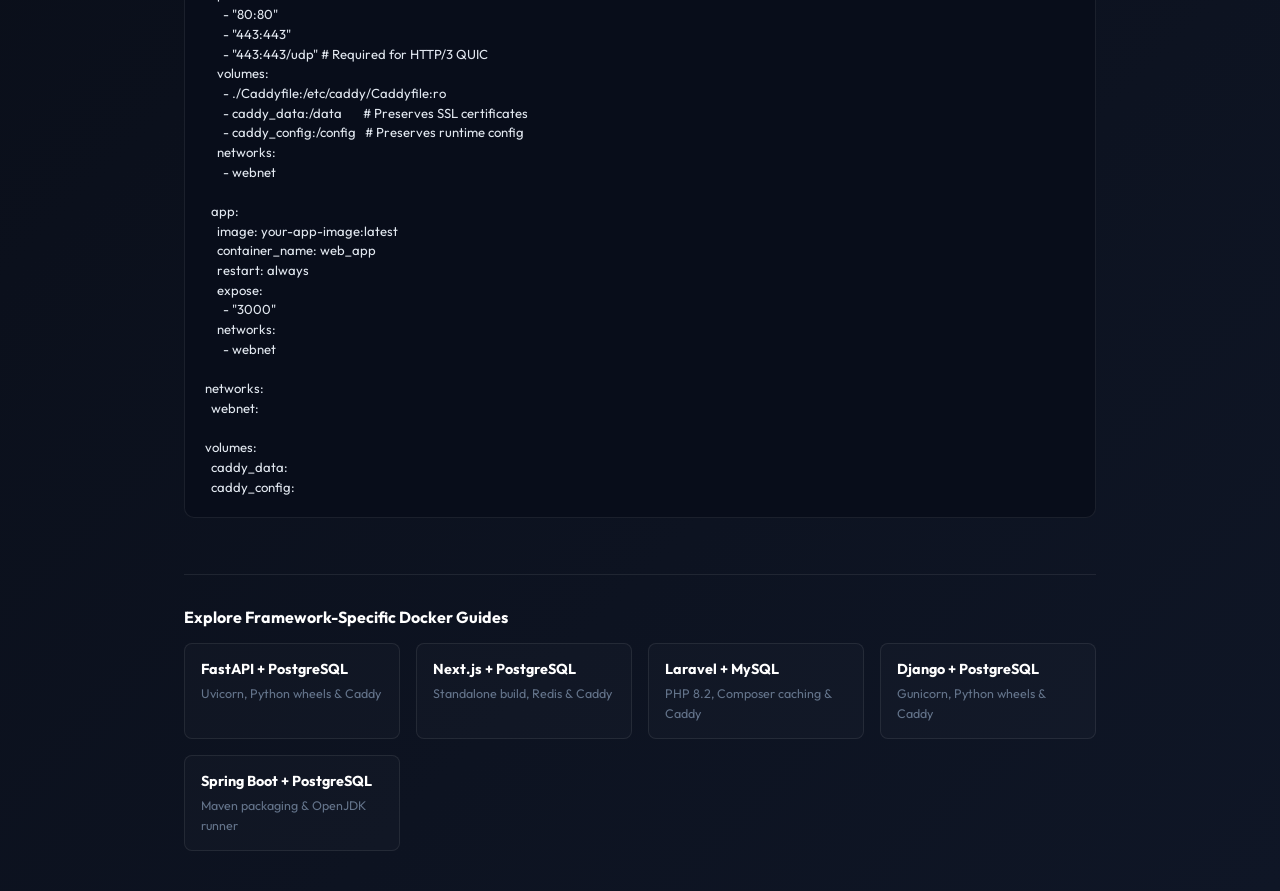
==== commit 7457132c: "feat: add FastAPI production stack, SEO landing page, and sitemap update" ====
--- a/caddy-docker-compose.html
+++ b/caddy-docker-compose.html
@@ -354,6 +354,10 @@
       <div class="guides-nav-footer">
         <h4>Explore Framework-Specific Docker Guides</h4>
         <div class="guides-grid">
+          <a href="/fastapi-docker-compose.html" class="guide-card-link">
+            <strong>FastAPI + PostgreSQL</strong>
+            <span>Uvicorn, Python wheels & Caddy</span>
+          </a>
           <a href="/nextjs-docker-compose.html" class="guide-card-link">
             <strong>Next.js + PostgreSQL</strong>
             <span>Standalone build, Redis & Caddy</span>
